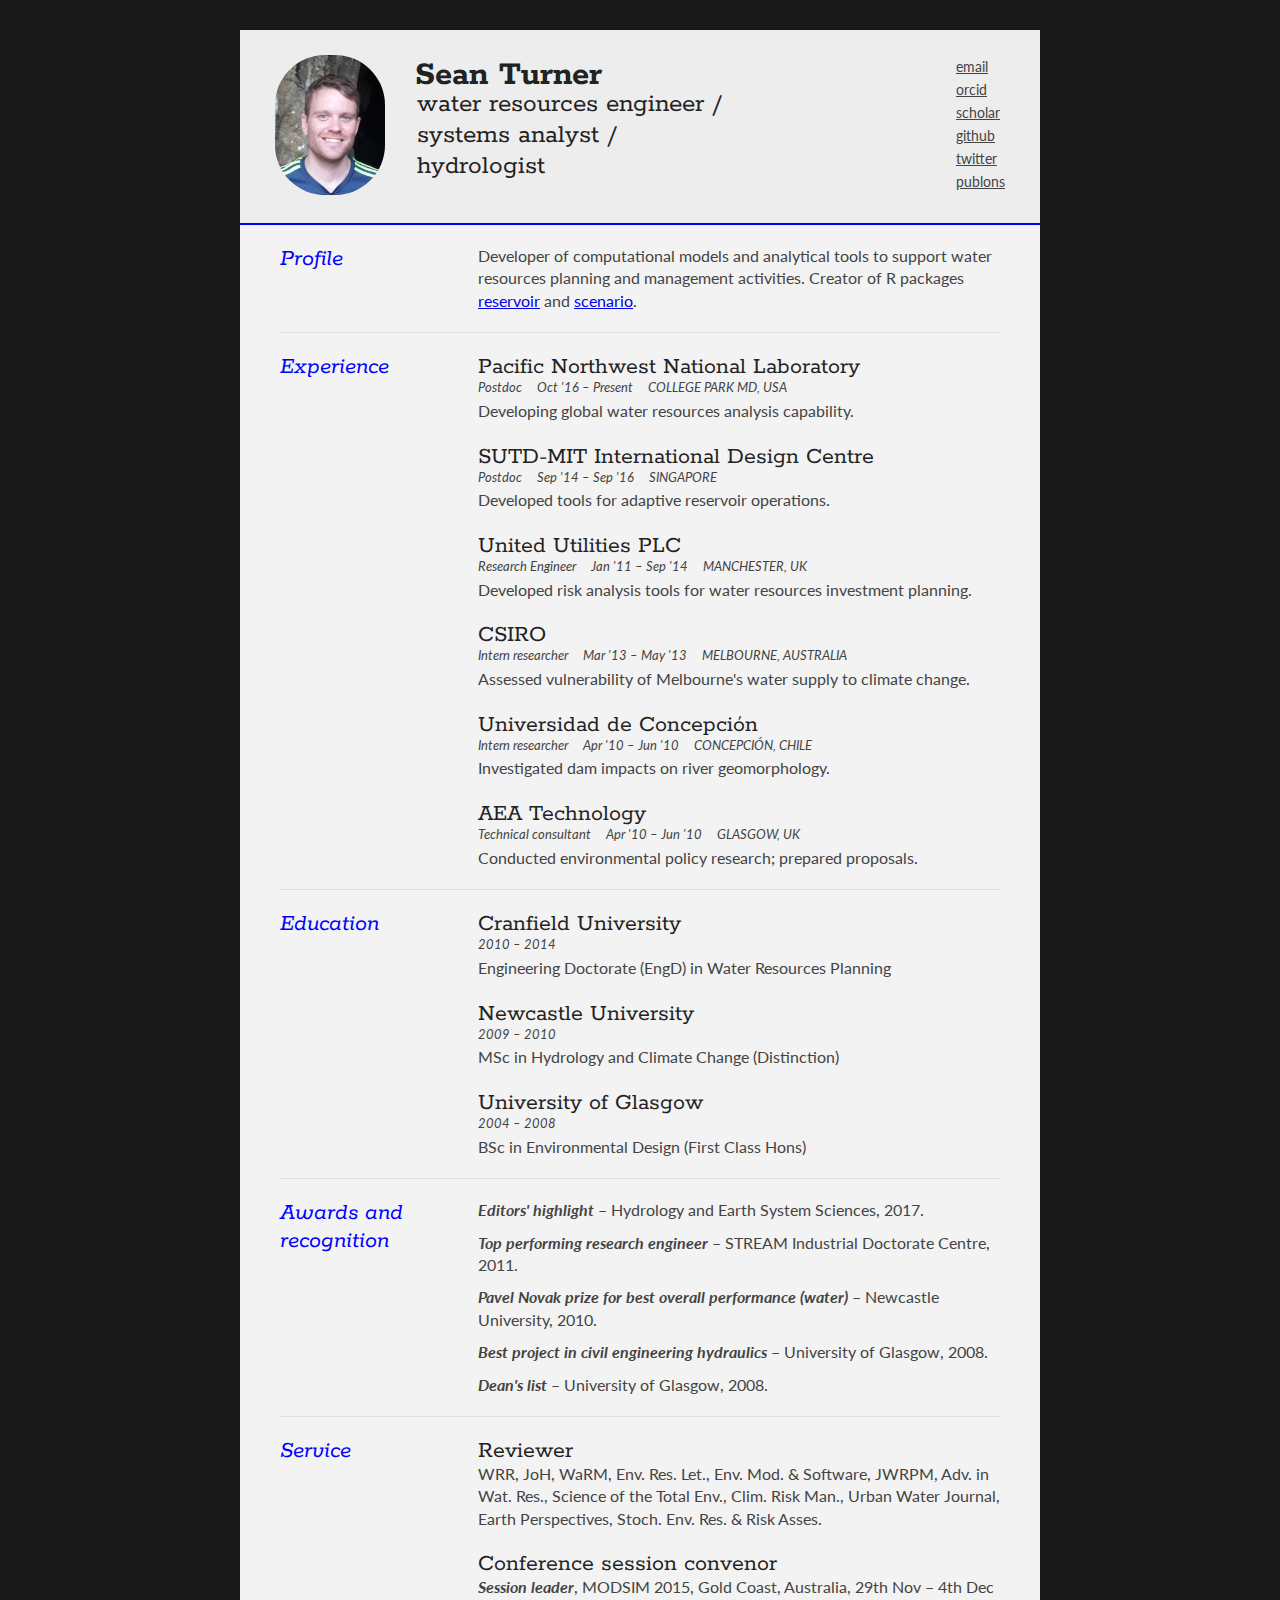
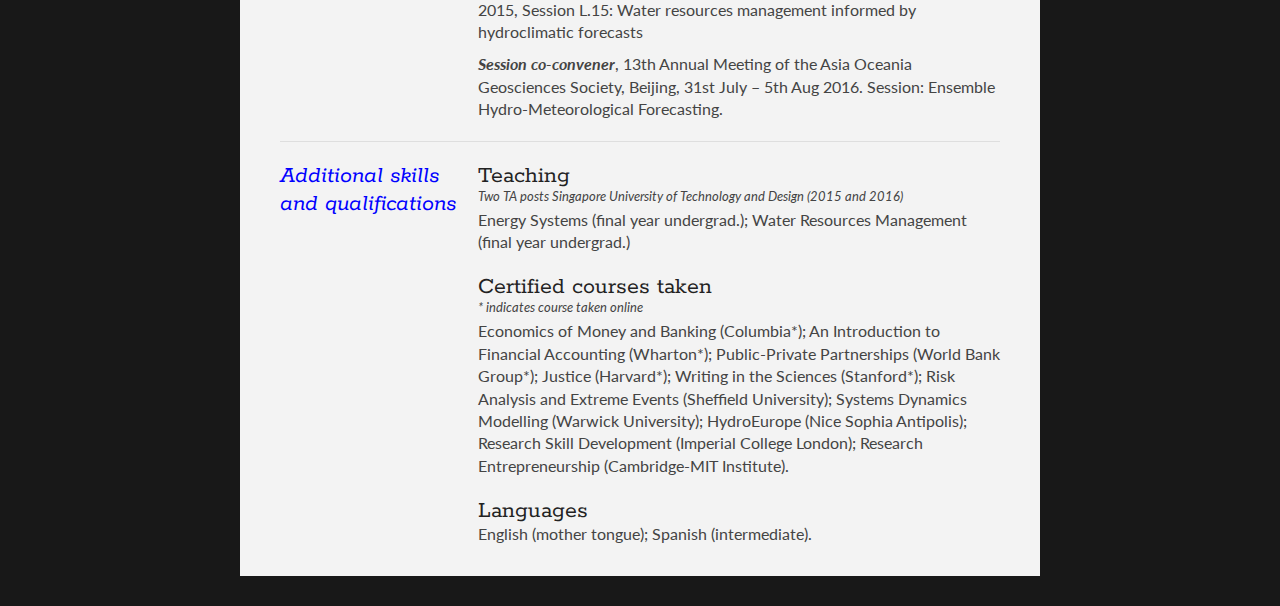
==== index.html @ c4090a90 "minor style changes and scenario link fixed" ====
<!DOCTYPE html>
<html>
<head>
<title>Sean Turner - Curriculum Vitae</title>

<meta name="viewport" content="width=device-width"/>
<meta name="description" content="The Curriculum Vitae of Sean Turner."/>
<meta charset="UTF-8"> 

<link type="text/css" rel="stylesheet" href="stylecv.css">
<link href='http://fonts.googleapis.com/css?family=Rokkitt:400,700|Lato:400,300' rel='stylesheet' type='text/css'>

<!--[if lt IE 9]>
<script src="//html5shiv.googlecode.com/svn/trunk/html5.js"></script>
<![endif]-->
</head>
<body id="top">
<div id="cv" class="instaFade">
	<div class="mainDetails">
		<div id="headshot" class="quickFade">
			<img src="headshot_.jpg" alt="Sean Turner" />
		</div>
		
		<div id="name">
			<h1 class="quickFade delayTwo">Sean Turner</h1>
			<h2 class="quickFade delayThree">water resources engineer /<br /> systems analyst / <br /> hydrologist </h2>
			<!--h3 class="quickFade delayThree">Developer of computational models and analytical tools  <br /> to support 
			water resources planning and management activities.  <br />  Creator of R packages
			<a href="https://cran.r-project.org/web/packages/reservoir">reservoir</a> and
			<a href="https://cran.r-project.org/web/packages/scenario">scenario</a>.</h3-->
		</div>
		
		<div id="contactDetails" class="quickFade delayFour">
			<ul>
				<li><a href="mailto:swd.turner@gmail.com" target="_blank">email</a></li>
				<li><a href="http://orcid.org/0000-0003-4400-9800">orcid</a></li>
				<li><a href="https://scholar.google.com/citations?user=-5OB18IAAAAJ&hl=en">scholar</a></li>
				<li><a href="github.com/swd-turner">github</a></li>
				<li><a href="https://twitter.com/sean_turner">twitter</a></li>
				<li><a href="https://publons.com/author/713203/sean-turner#profile">publons</a></li>
			</ul>
		</div>
		<div class="clear"></div>
	</div>
	
	<div id="mainArea" class="quickFade delayFive">
		<section>
			<article>
				<div class="sectionTitle">
					<h1>Profile</h1>
				</div>
				
				<div class="sectionContent">
					<p>Developer of computational models and analytical tools to support water resources planning and management activities. Creator of R packages <a href="https://swd-turner.github.io/reservoir">reservoir</a> and <a href="https://swd-turner.github.io/scenario">scenario</a>.</p>
				</div>
			</article>
			<div class="clear"></div>
		</section>
		
		
		<section>
			<div class="sectionTitle">
				<h1>Experience</h1>
			</div>
			
			<div class="sectionContent">
			
				<article>
					<h2>Pacific Northwest National Laboratory</h2>
					<p class="subDetails">Postdoc &emsp; Oct '16 &ndash; Present &emsp; COLLEGE PARK MD, USA</p>
					<p>Developing global water resources analysis capability.</p>
				</article>
			
				<article>
					<h2>SUTD-MIT International Design Centre</h2>
					<p class="subDetails">Postdoc &emsp; Sep '14 &ndash; Sep '16 &emsp; SINGAPORE</p>
					<p>Developed tools for adaptive reservoir operations.</p>
				</article>
				
				<article>
					<h2>United Utilities PLC</h2>
					<p class="subDetails">Research Engineer &emsp; Jan '11 &ndash; Sep '14 &emsp; MANCHESTER, UK</p>
					<p>Developed risk analysis tools for water resources investment planning.</p>
				</article>
				
				<article>
					<h2>CSIRO</h2>
					<p class="subDetails">Intern researcher &emsp; Mar '13 &ndash; May '13 &emsp; MELBOURNE, AUSTRALIA</p>
					<p>Assessed vulnerability of Melbourne's water supply to climate change.</p>
				</article>

				<article>
					<h2>Universidad de Concepci&oacute;n</h2>
					<p class="subDetails">Intern researcher &emsp; Apr '10 &ndash; Jun '10 &emsp; CONCEPCI&Oacute;N, CHILE</p>
					<p>Investigated dam impacts on river geomorphology.</p>
				</article>
				
				<article>
					<h2>AEA Technology</h2>
					<p class="subDetails">Technical consultant &emsp; Apr '10 &ndash; Jun '10 &emsp; GLASGOW, UK</p>
					<p>Conducted environmental policy research; prepared proposals.</p>
				</article>

			</div>
			<div class="clear"></div>
		</section>
		

		<section>
			<div class="sectionTitle">
				<h1>Education</h1>
			</div>
			
			<div class="sectionContent">
				<article>
					<h2>Cranfield University</h2>
					<p class="subDetails">2010 &ndash; 2014</p>
					<p>Engineering Doctorate (EngD) in Water Resources Planning</p>
				</article>
				
				<article>
					<h2>Newcastle University</h2>
					<p class="subDetails">2009 &ndash; 2010</p>
					<p>MSc in Hydrology and Climate Change (Distinction)</p>
				</article>
				
				<article>
					<h2>University of Glasgow</h2>
					<p class="subDetails">2004 &ndash; 2008</p>
					<p>BSc in Environmental Design (First Class Hons)</p>
				</article>
				
			</div>
			<div class="clear"></div>
		</section>
		
				<section>
			<div class="sectionTitle">
				<h1>Awards and recognition</h1>
			</div>
			
			<div class="sectionContent">
					<p class = "p2"> <bi> Editors' highlight </bi> &ndash; Hydrology and Earth System Sciences, 2017.</p>
					<p class = "p2"> <bi> Top performing research engineer </bi> &ndash; STREAM Industrial Doctorate Centre, 2011.</p>
					<p class = "p2"> <bi> Pavel Novak prize for best overall performance (water) </bi> &ndash; Newcastle University, 2010.</p>
					<p class = "p2"> <bi> Best project in civil engineering hydraulics </bi> &ndash; University of Glasgow, 2008.</p>
					<p><bi>Dean's list</bi> &ndash; University of Glasgow, 2008.</p>

				
			</div>
			<div class="clear"></div>
		</section>
		
		
				<section>
			<div class="sectionTitle">
				<h1>Service</h1>
			</div>
			
			<div class="sectionContent">
				<article>
					<h2>Reviewer</h2>
					<p>WRR, JoH, WaRM, Env. Res. Let., Env. Mod. & Software, JWRPM, Adv. in Wat. Res., Science of the Total Env., Clim. Risk Man., Urban Water Journal, Earth Perspectives, Stoch. Env. Res. & Risk Asses.</p>
				</article>
				
				<article>
					<h2>Conference session convenor</h2>
					<p class ="p2"><bi>Session leader</bi>, MODSIM 2015, Gold Coast, Australia, 29th Nov &ndash; 4th Dec 2015, Session L.15: Water resources management informed by hydroclimatic forecasts</p>
						<p><bi>Session co-convener</bi>, 13th Annual Meeting of the Asia Oceania Geosciences Society, Beijing, 31st July &ndash; 5th Aug 2016. Session: Ensemble Hydro-Meteorological Forecasting.</p>
				</article>
				
			</div>
			<div class="clear"></div>
		</section>
		
		
		<section>
			<div class="sectionTitle">
				<h1>Additional skills and qualifications</h1>
			</div>
			
			<div class="sectionContent">
				<article>
					<h2>Teaching</h2>
					<p class="subDetails">Two TA posts Singapore University of Technology and Design (2015 and 2016)</p>
					<p>Energy Systems (final year undergrad.); Water Resources Management (final year undergrad.)</p>
				</article>
				
				<article>
					<h2>Certified courses taken</h2>
					<p class="subDetails">* indicates course taken online</p>
					<p>Economics of Money and Banking (Columbia*); An Introduction to Financial Accounting (Wharton*); Public-Private Partnerships (World Bank Group*); Justice (Harvard*); Writing in the Sciences (Stanford*); Risk Analysis and Extreme Events (Sheffield University); Systems Dynamics Modelling (Warwick University); HydroEurope (Nice Sophia Antipolis); Research Skill Development (Imperial College London); Research Entrepreneurship (Cambridge-MIT Institute).</p>
				</article>
				
				<article>
					<h2>Languages</h2>
					<p>English (mother tongue); Spanish (intermediate).</p>
				</article>


			</div>
			<div class="clear"></div>
		</section>

		
		
	</div>
</div>
<script type="text/javascript">
var gaJsHost = (("https:" == document.location.protocol) ? "https://ssl." : "http://www.");
document.write(unescape("%3Cscript src='" + gaJsHost + "google-analytics.com/ga.js' type='text/javascript'%3E%3C/script%3E"));
</script>
<script type="text/javascript">
var pageTracker = _gat._getTracker("UA-3753241-1");
pageTracker._initData();
pageTracker._trackPageview();
</script>
</body>
</html>
---- stylecv.css ----
html,body,div,span,object,iframe,h1,h2,h3,h4,h5,h6,p,blockquote,pre,abbr,address,cite,code,del,dfn,em,img,ins,kbd,q,samp,small,strong,sub,sup,var,b,i,dl,dt,dd,ol,ul,li,fieldset,form,label,legend,table,caption,tbody,tfoot,thead,tr,th,td,article,aside,canvas,details,figcaption,figure,footer,header,hgroup,menu,nav,section,summary,time,mark,audio,video {
border:0;
font:inherit;
font-size:100%;
margin:0;
padding:0;
vertical-align:baseline;
}

article,aside,details,figcaption,figure,footer,header,hgroup,menu,nav,section {
display:block;
}

html, body {background: #181818; font-family: 'Lato', helvetica, arial, sans-serif; font-size: 16px; color: #222;}

.clear {clear: both;}

p {
	font-size: 1em;
	line-height: 1.4em;
	margin-bottom: 20px;
	color: #444;
}

bi {
    font-weight: bold;
    font-style: italic;
}

.p2 {
	font-size: 1em;
	line-height: 1.4em;
	margin-bottom: 10px;
	color: #444;
}




#cv {
	width: 90%;
	max-width: 800px;
	background: #f3f3f3;
	margin: 30px auto;
}

.mainDetails {
	padding: 25px 35px;
	border-bottom: 2px solid #0000FF;
	background: #ededed;
}

#name h1 {
	font-size: 2.2em;
	font-weight: 700;
	font-family: 'Rokkitt', Helvetica, Arial, sans-serif;
	margin-bottom: -6px;
}

#name h2 {
	font-size: 1.7em;
	margin-left: 2px;
	font-family: 'Rokkitt', Helvetica, Arial, sans-serif;
}

#mainArea {
	padding: 0 40px;
}

#headshot {
	width: 15%;
	float: left;
	margin-right: 30px;
}

#headshot img {
	width: 100%;
	height: auto;
	-webkit-border-radius: 50px;
	border-radius: 50px;
}

#name {
	float: left;
}

#contactDetails {
	float: right;
        line-height: 20px;
}

#contactDetails ul {
	list-style-type: none;
	font-size: 0.9em;
	margin-top: 2px;
}

#contactDetails ul li {
	margin-bottom: 3px;
	color: #444;
}

#contactDetails ul li a, a[href^=tel] {
	color: #444; 
	text-decoration: underline;
	-webkit-transition: all .3s ease-in;
	-moz-transition: all .3s ease-in;
	-o-transition: all .3s ease-in;
	-ms-transition: all .3s ease-in;
	transition: all .3s ease-in;
}

#contactDetails ul li a:hover { 
	color: #0000FF;
}


section {
	border-top: 1px solid #dedede;
	padding: 20px 0 0;
}

section:first-child {
	border-top: 0;
}

section:last-child {
	padding: 20px 0 10px;
}

.sectionTitle {
	float: left;
	width: 25%;
}

.sectionContent {
	float: right;
	width: 72.5%;
}

.sectionTitle h1 {
	font-family: 'Rokkitt', Helvetica, Arial, sans-serif;
	font-style: italic;
	font-size: 1.5em;
	color: #0000FF;
}

.sectionContent h2 {
	font-family: 'Rokkitt', Helvetica, Arial, sans-serif;
	font-size: 1.5em;
	margin-bottom: -2px;
}

.subDetails {
	font-size: 0.8em;
	font-style: italic;
	margin-bottom: 3px;
}

.keySkills {
	list-style-type: none;
	-moz-column-count:3;
	-webkit-column-count:3;
	column-count:3;
	margin-bottom: 20px;
	font-size: 1em;
	color: #444;
}

.keySkills ul li {
	margin-bottom: 3px;
}

@media all and (min-width: 602px) and (max-width: 800px) {
	#headshot {
		display: none;
	}
	
	.keySkills {
	-moz-column-count:2;
	-webkit-column-count:2;
	column-count:2;
	}
}

@media all and (max-width: 601px) {
	#cv {
		width: 95%;
		margin: 10px auto;
		min-width: 280px;
	}
	
	#headshot {
		display: none;
	}
	
	#name, #contactDetails {
		float: none;
		width: 100%;
		text-align: center;
	}
	
	.sectionTitle, .sectionContent {
		float: none;
		width: 100%;
	}
	
	.sectionTitle {
		margin-left: -2px;
		font-size: 1.25em;
	}
	
	.keySkills {
		-moz-column-count:2;
		-webkit-column-count:2;
		column-count:2;
	}
}

@media all and (max-width: 480px) {
	.mainDetails {
		padding: 15px 15px;
	}
	
	section {
		padding: 15px 0 0;
	}
	
	#mainArea {
		padding: 0 25px;
	}

	
	.keySkills {
	-moz-column-count:1;
	-webkit-column-count:1;
	column-count:1;
	}
	
	#name h1 {
		line-height: .8em;
		margin-bottom: 4px;
	}
}

@media print {
    #cv {
        width: 100%;
    }
}

@-webkit-keyframes reset {
	0% {
		opacity: 0;
	}
	100% {
		opacity: 0;
	}
}

@-webkit-keyframes fade-in {
	0% {
		opacity: 0;
	}
	40% {
		opacity: 0;
	}
	100% {
		opacity: 1;
	}
}

@-moz-keyframes reset {
	0% {
		opacity: 0;
	}
	100% {
		opacity: 0;
	}
}

@-moz-keyframes fade-in {
	0% {
		opacity: 0;
	}
	40% {
		opacity: 0;
	}
	100% {
		opacity: 1;
	}
}

@keyframes reset {
	0% {
		opacity: 0;
	}
	100% {
		opacity: 0;
	}
}

@keyframes fade-in {
	0% {
		opacity: 0;
	}
	40% {
		opacity: 0;
	}
	100% {
		opacity: 1;
	}
}

.instaFade {
    -webkit-animation-name: reset, fade-in;
    -webkit-animation-duration: 1.5s;
    -webkit-animation-timing-function: ease-in;
	
	-moz-animation-name: reset, fade-in;
    -moz-animation-duration: 1.5s;
    -moz-animation-timing-function: ease-in;
	
	animation-name: reset, fade-in;
    animation-duration: 1.5s;
    animation-timing-function: ease-in;
}

.quickFade {
    -webkit-animation-name: reset, fade-in;
    -webkit-animation-duration: 2.5s;
    -webkit-animation-timing-function: ease-in;
	
	-moz-animation-name: reset, fade-in;
    -moz-animation-duration: 2.5s;
    -moz-animation-timing-function: ease-in;
	
	animation-name: reset, fade-in;
    animation-duration: 2.5s;
    animation-timing-function: ease-in;
}
 
.delayOne {
	-webkit-animation-delay: 0, .5s;
	-moz-animation-delay: 0, .5s;
	animation-delay: 0, .5s;
}

.delayTwo {
	-webkit-animation-delay: 0, 1s;
	-moz-animation-delay: 0, 1s;
	animation-delay: 0, 1s;
}

.delayThree {
	-webkit-animation-delay: 0, 1.5s;
	-moz-animation-delay: 0, 1.5s;
	animation-delay: 0, 1.5s;
}

.delayFour {
	-webkit-animation-delay: 0, 2s;
	-moz-animation-delay: 0, 2s;
	animation-delay: 0, 2s;
}

.delayFive {
	-webkit-animation-delay: 0, 2.5s;
	-moz-animation-delay: 0, 2.5s;
	animation-delay: 0, 2.5s;
}
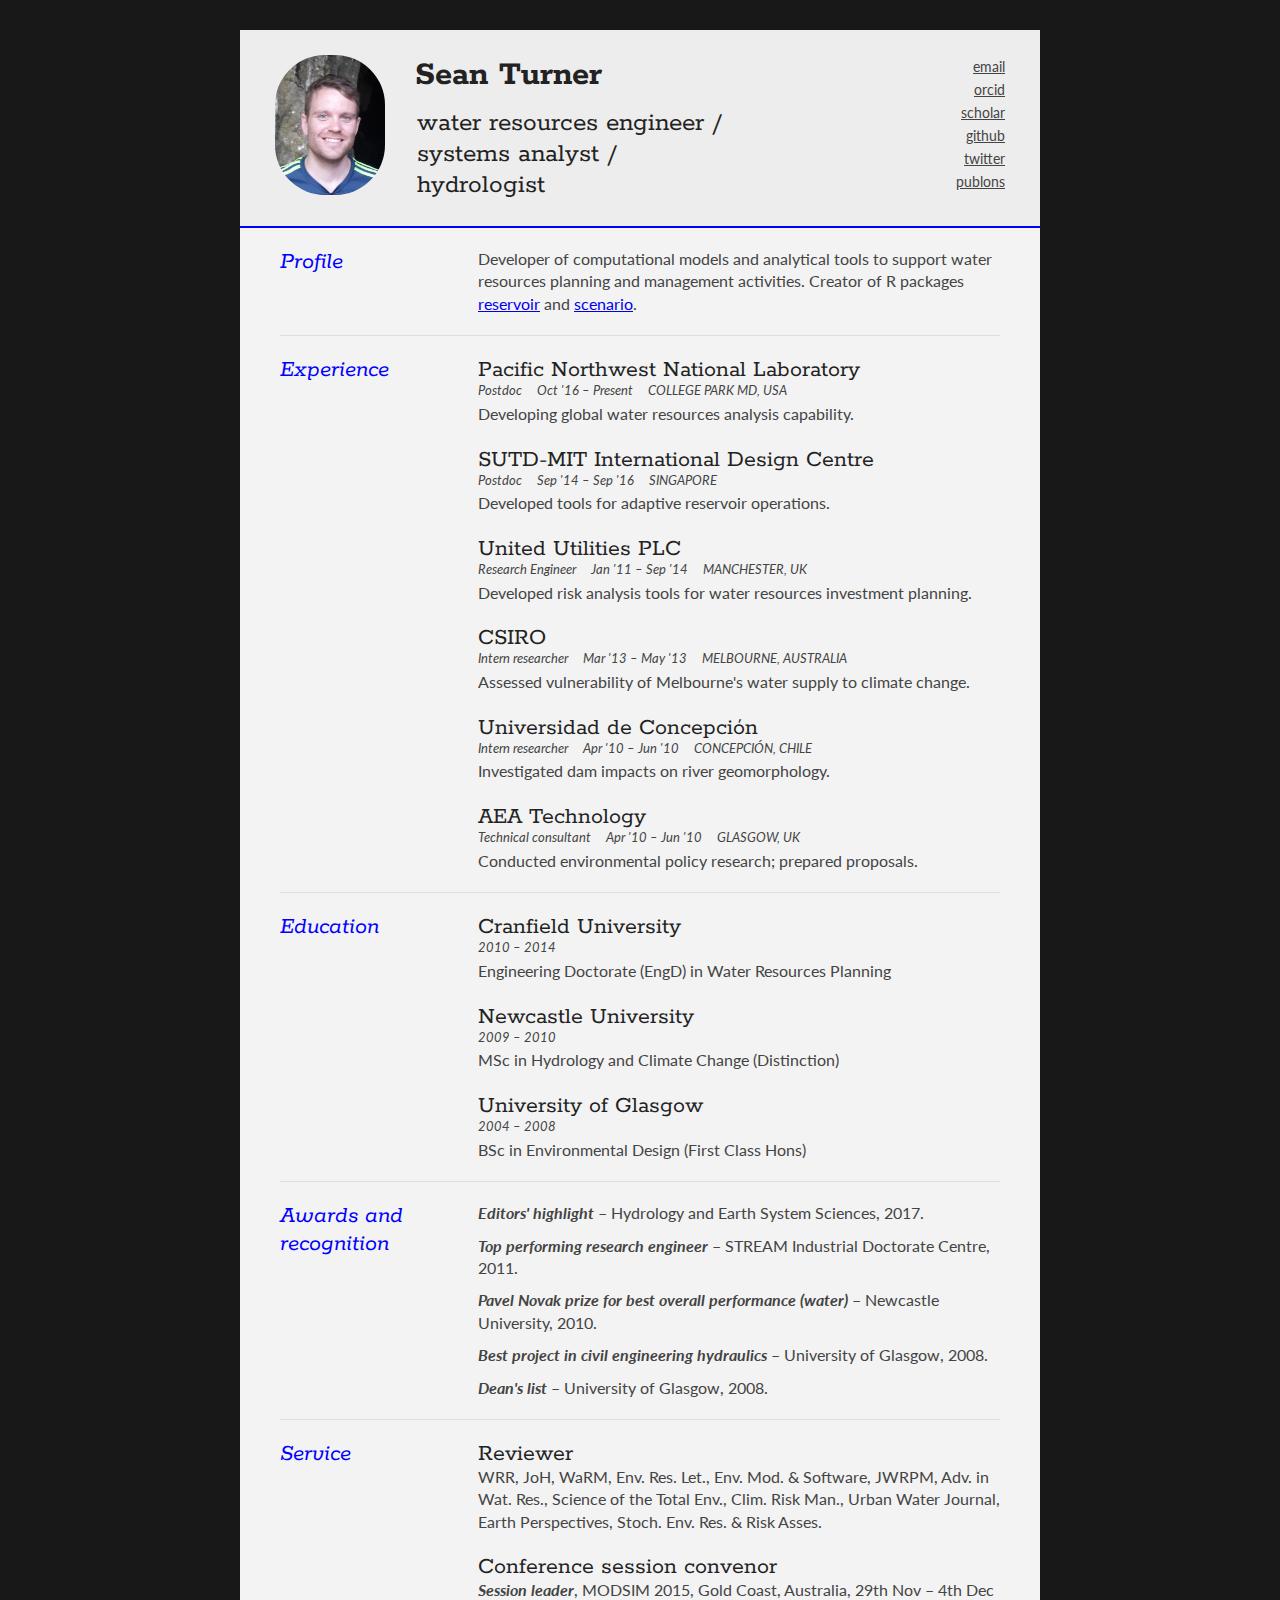
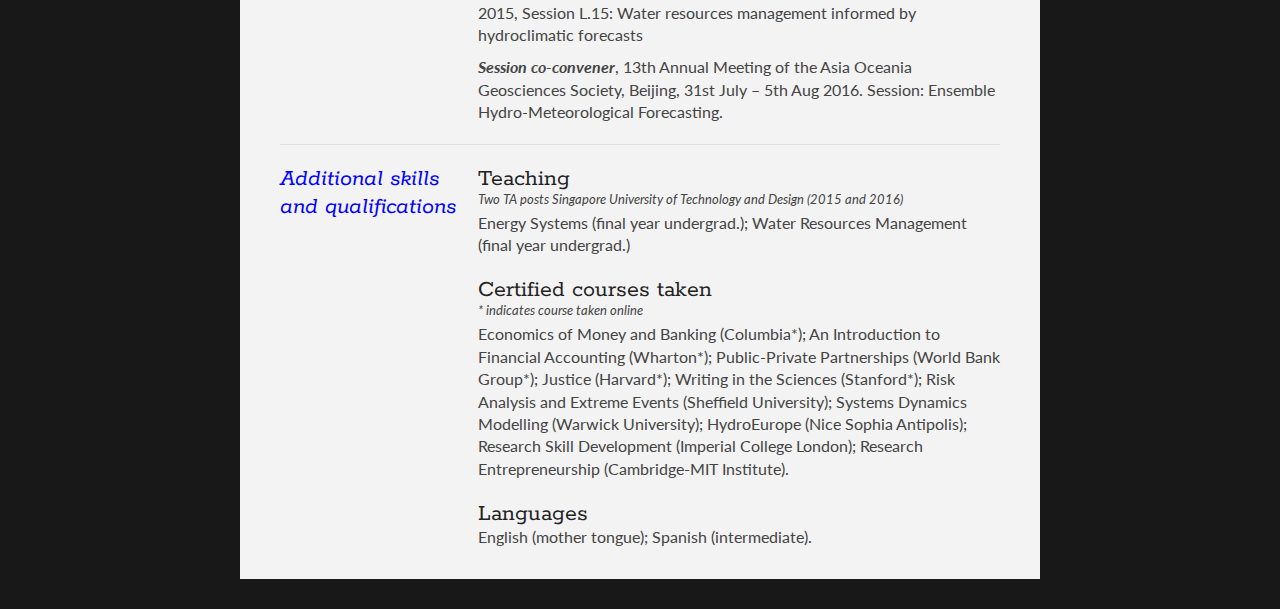
==== commit ec8e0373: "pic fix (2)" ====
--- a/index.html
+++ b/index.html
@@ -23,6 +23,7 @@
 		
 		<div id="name">
 			<h1 class="quickFade delayTwo">Sean Turner</h1>
+			<br />
 			<h2 class="quickFade delayThree">water resources engineer /<br /> systems analyst / <br /> hydrologist </h2>
 			<!--h3 class="quickFade delayThree">Developer of computational models and analytical tools  <br /> to support 
 			water resources planning and management activities.  <br />  Creator of R packages
--- a/stylecv.css
+++ b/stylecv.css
@@ -87,6 +87,7 @@
 #contactDetails {
 	float: right;
         line-height: 20px;
+		text-align: right
 }
 
 #contactDetails ul {
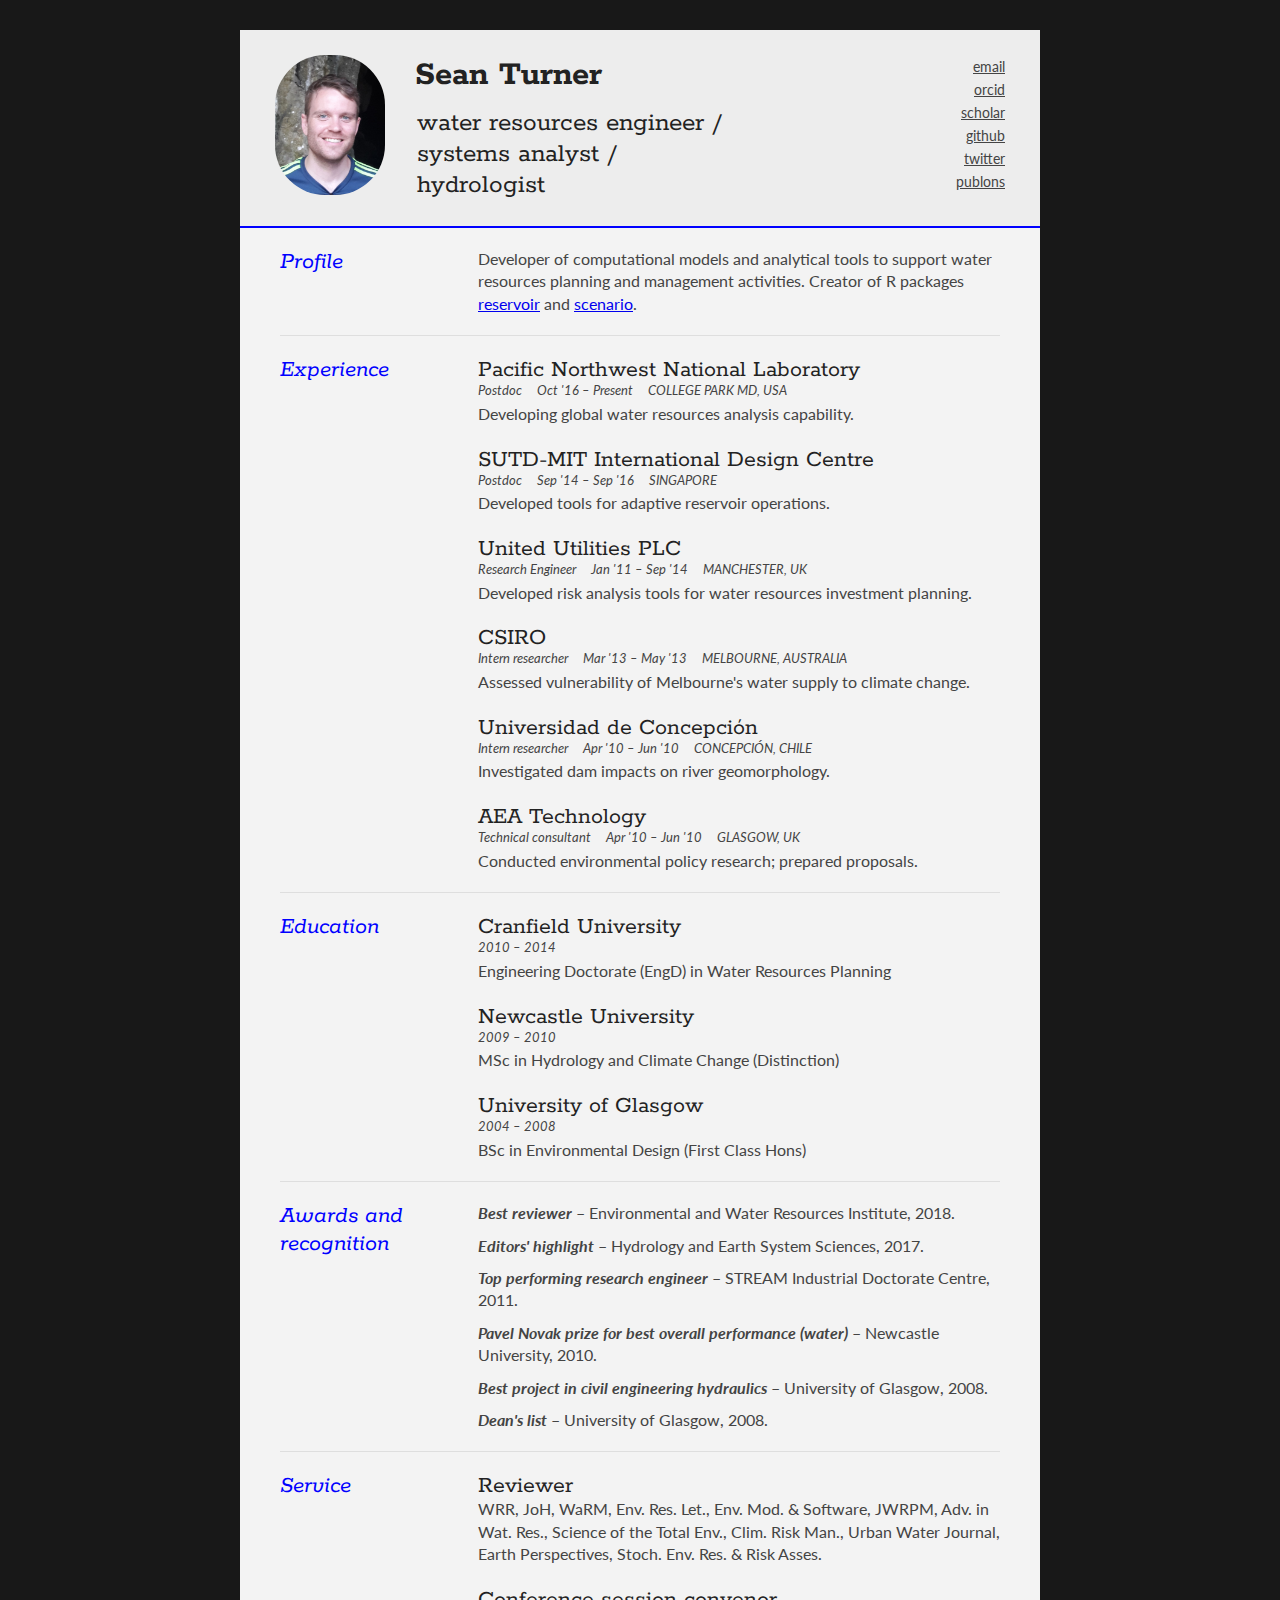
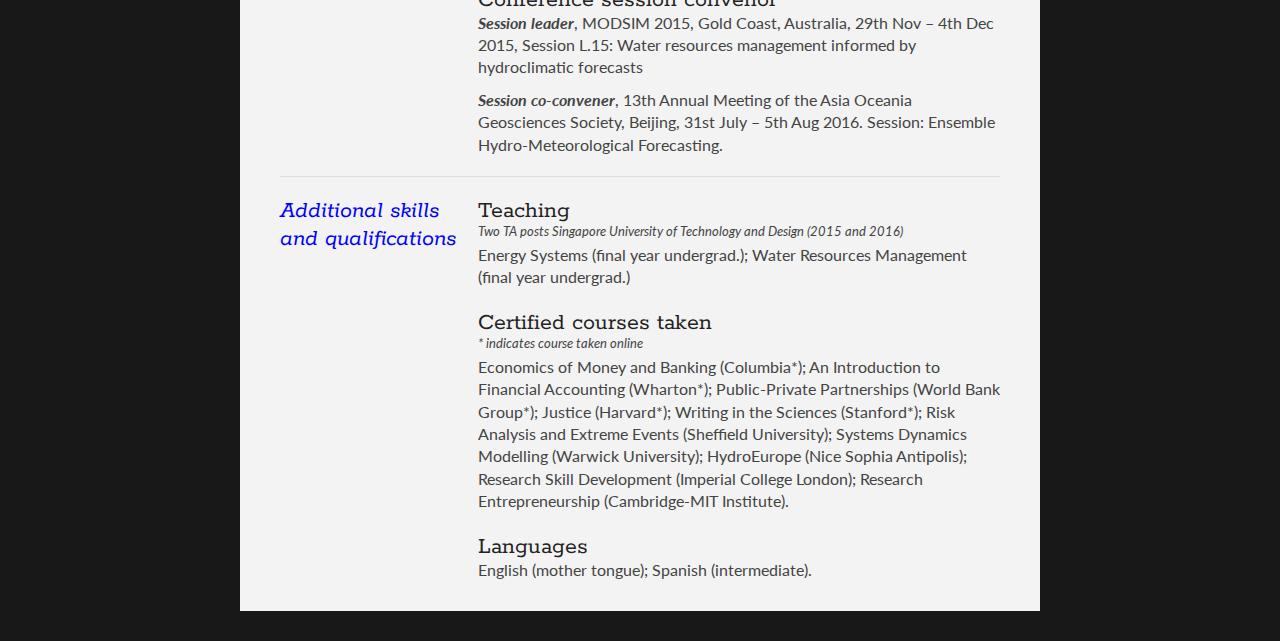
==== commit b15e074c: "Update index.html" ====
--- a/index.html
+++ b/index.html
@@ -36,7 +36,7 @@
 				<li><a href="mailto:swd.turner@gmail.com" target="_blank">email</a></li>
 				<li><a href="http://orcid.org/0000-0003-4400-9800">orcid</a></li>
 				<li><a href="https://scholar.google.com/citations?user=-5OB18IAAAAJ&hl=en">scholar</a></li>
-				<li><a href="github.com/swd-turner">github</a></li>
+				<li><a href="https://github.com/swd-turner">github</a></li>
 				<li><a href="https://twitter.com/sean_turner">twitter</a></li>
 				<li><a href="https://publons.com/author/713203/sean-turner#profile">publons</a></li>
 			</ul>
@@ -141,6 +141,7 @@
 			</div>
 			
 			<div class="sectionContent">
+					<p class = "p2"> <bi> Best reviewer </bi> &ndash; Environmental and Water Resources Institute, 2018.</p>
 					<p class = "p2"> <bi> Editors' highlight </bi> &ndash; Hydrology and Earth System Sciences, 2017.</p>
 					<p class = "p2"> <bi> Top performing research engineer </bi> &ndash; STREAM Industrial Doctorate Centre, 2011.</p>
 					<p class = "p2"> <bi> Pavel Novak prize for best overall performance (water) </bi> &ndash; Newcastle University, 2010.</p>
@@ -217,4 +218,4 @@
 pageTracker._trackPageview();
 </script>
 </body>
-</html>+</html>
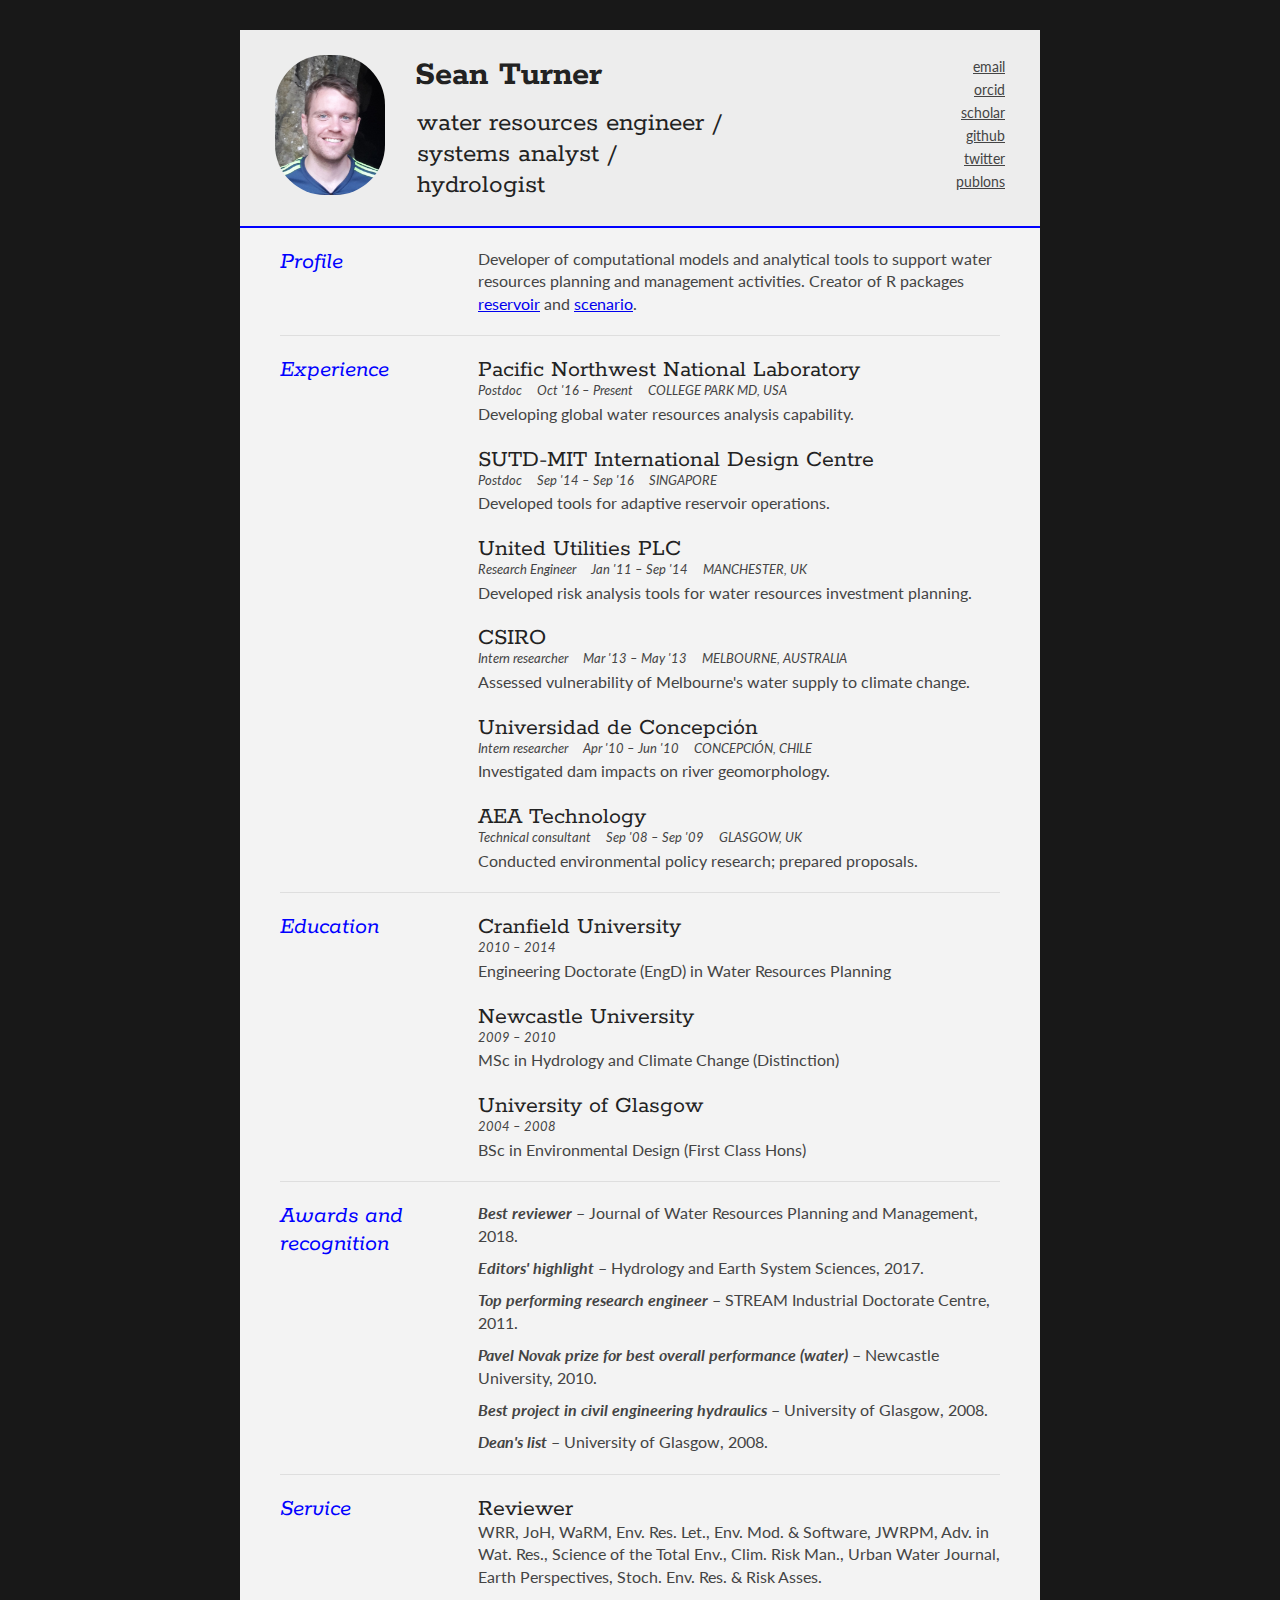
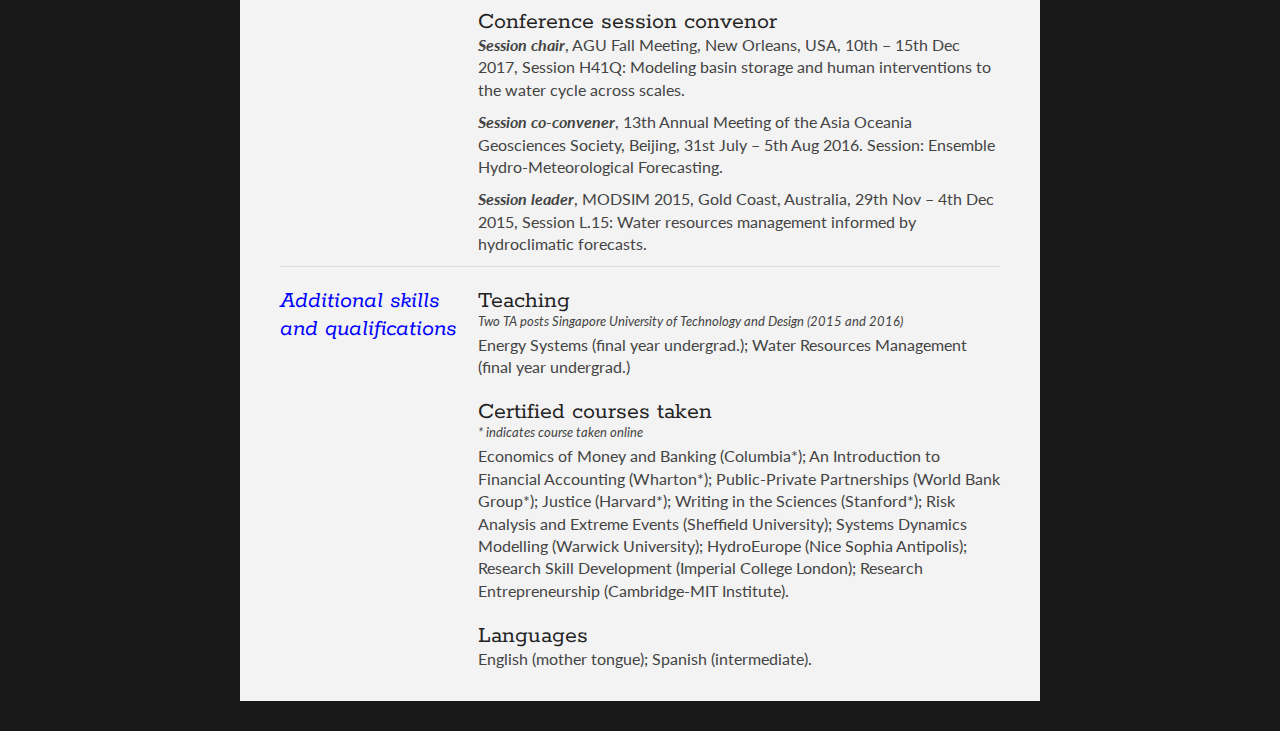
==== commit 10dab394: "Minor updates + date fixes" ====
--- a/index.html
+++ b/index.html
@@ -33,7 +33,7 @@
 		
 		<div id="contactDetails" class="quickFade delayFour">
 			<ul>
-				<li><a href="mailto:swd.turner@gmail.com" target="_blank">email</a></li>
+				<li><a href="mailto:seanturner@protonmail.com" target="_blank">email</a></li>
 				<li><a href="http://orcid.org/0000-0003-4400-9800">orcid</a></li>
 				<li><a href="https://scholar.google.com/citations?user=-5OB18IAAAAJ&hl=en">scholar</a></li>
 				<li><a href="https://github.com/swd-turner">github</a></li>
@@ -98,7 +98,7 @@
 				
 				<article>
 					<h2>AEA Technology</h2>
-					<p class="subDetails">Technical consultant &emsp; Apr '10 &ndash; Jun '10 &emsp; GLASGOW, UK</p>
+					<p class="subDetails">Technical consultant &emsp; Sep '08 &ndash; Sep '09 &emsp; GLASGOW, UK</p>
 					<p>Conducted environmental policy research; prepared proposals.</p>
 				</article>
 
@@ -141,7 +141,7 @@
 			</div>
 			
 			<div class="sectionContent">
-					<p class = "p2"> <bi> Best reviewer </bi> &ndash; Environmental and Water Resources Institute, 2018.</p>
+					<p class = "p2"> <bi> Best reviewer </bi> &ndash; Journal of Water Resources Planning and Management, 2018.</p>
 					<p class = "p2"> <bi> Editors' highlight </bi> &ndash; Hydrology and Earth System Sciences, 2017.</p>
 					<p class = "p2"> <bi> Top performing research engineer </bi> &ndash; STREAM Industrial Doctorate Centre, 2011.</p>
 					<p class = "p2"> <bi> Pavel Novak prize for best overall performance (water) </bi> &ndash; Newcastle University, 2010.</p>
@@ -167,8 +167,10 @@
 				
 				<article>
 					<h2>Conference session convenor</h2>
-					<p class ="p2"><bi>Session leader</bi>, MODSIM 2015, Gold Coast, Australia, 29th Nov &ndash; 4th Dec 2015, Session L.15: Water resources management informed by hydroclimatic forecasts</p>
-						<p><bi>Session co-convener</bi>, 13th Annual Meeting of the Asia Oceania Geosciences Society, Beijing, 31st July &ndash; 5th Aug 2016. Session: Ensemble Hydro-Meteorological Forecasting.</p>
+						<p class ="p2"><bi>Session chair</bi>, AGU Fall Meeting, New Orleans, USA, 10th &ndash; 15th Dec 2017, Session H41Q: Modeling basin storage and human interventions to the water cycle across scales.</p>
+						<p class ="p2"><bi>Session co-convener</bi>, 13th Annual Meeting of the Asia Oceania Geosciences Society, Beijing, 31st July &ndash; 5th Aug 2016. Session: Ensemble Hydro-Meteorological Forecasting.</p>
+						<p class ="p2"><bi>Session leader</bi>, MODSIM 2015, Gold Coast, Australia, 29th Nov &ndash; 4th Dec 2015, Session L.15: Water resources management informed by hydroclimatic forecasts.</p>
+
 				</article>
 				
 			</div>
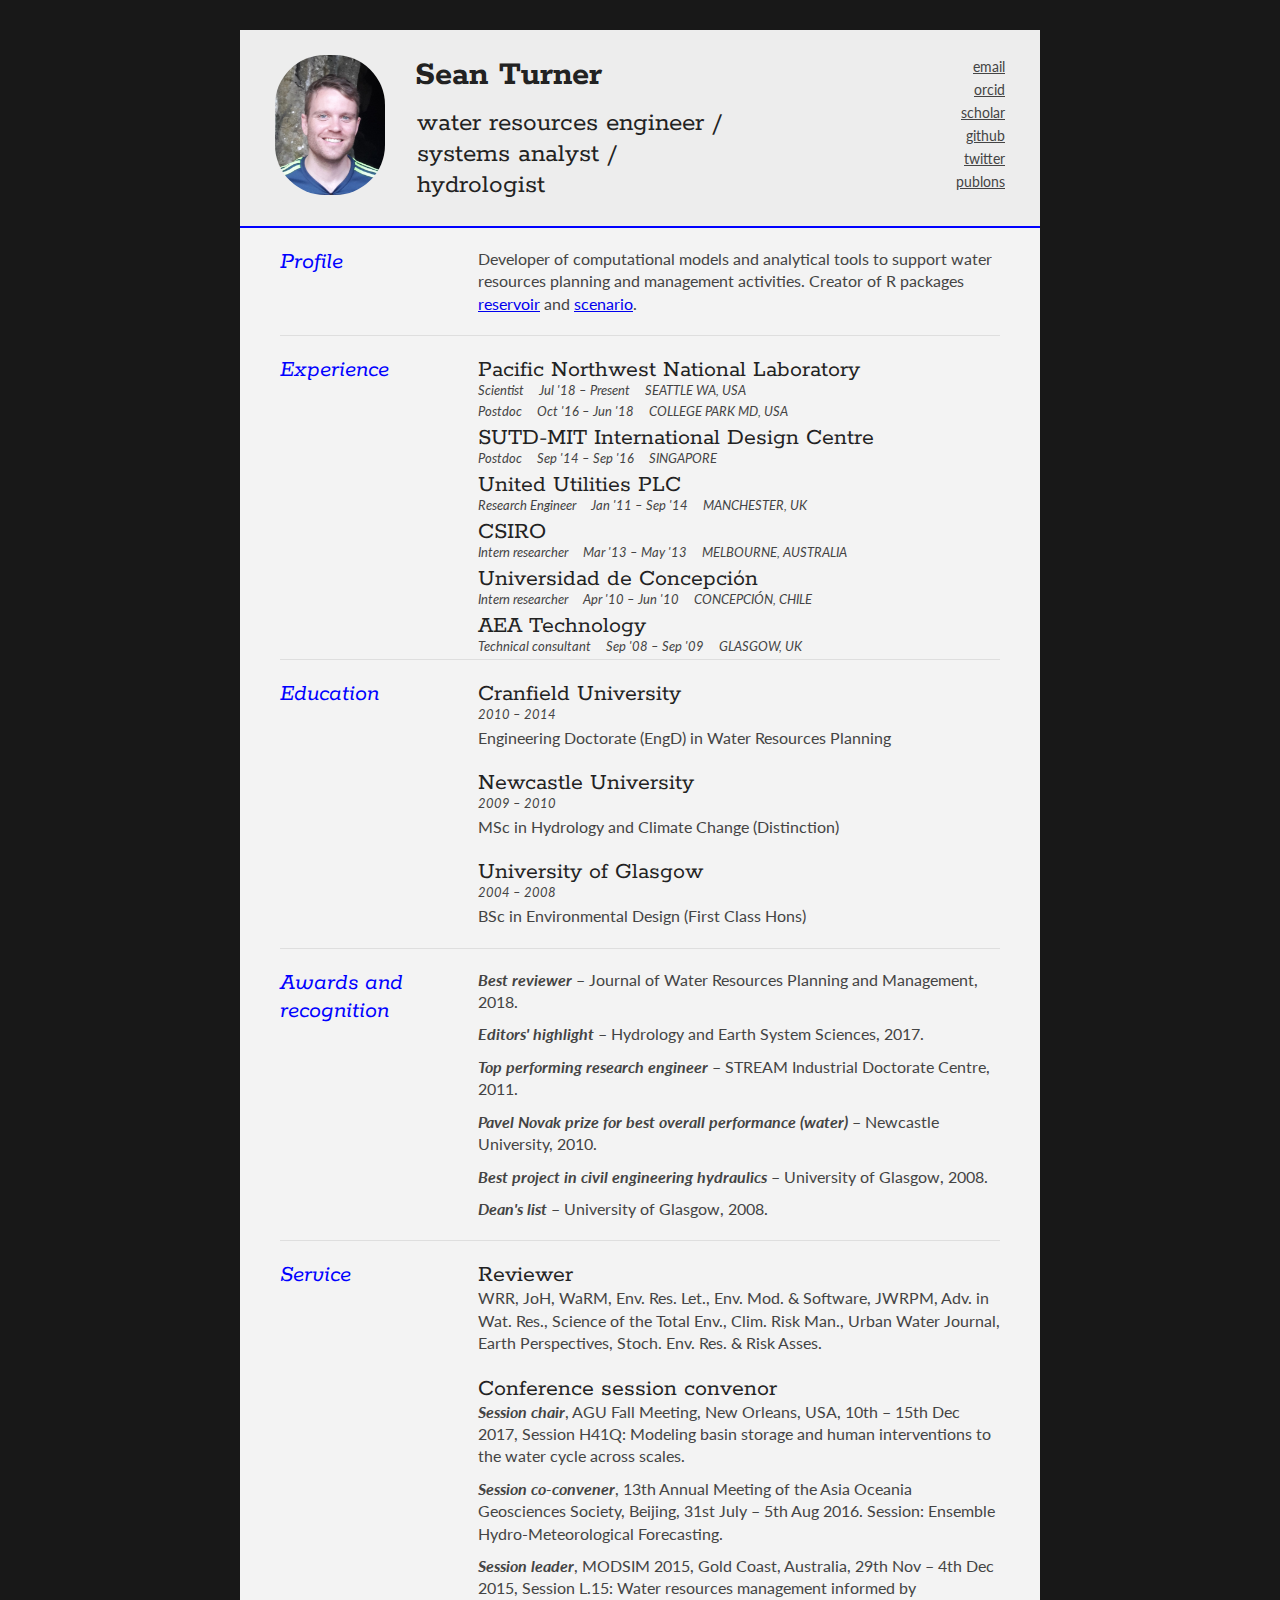
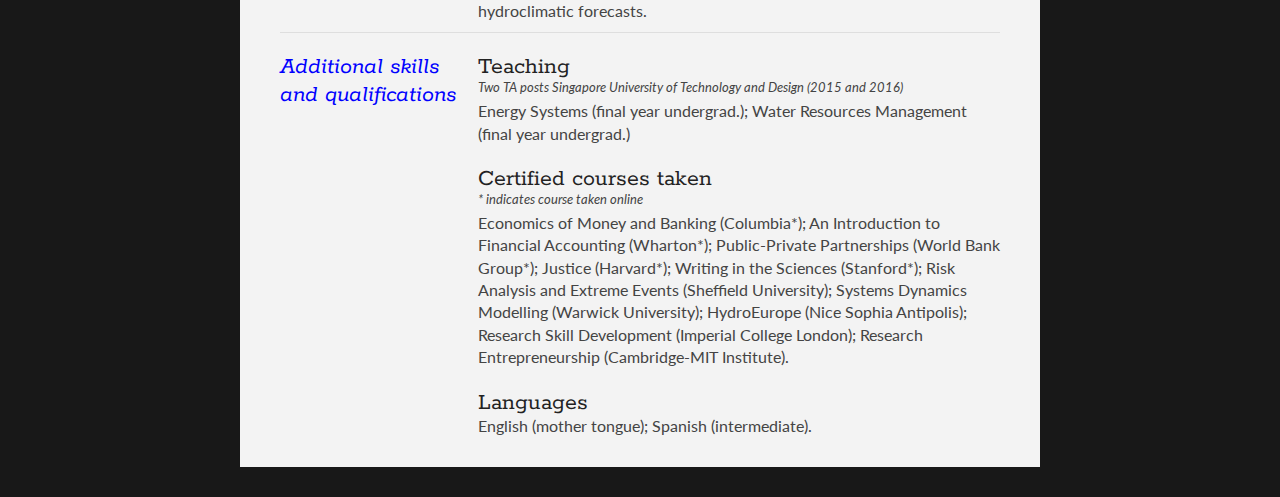
==== commit 12a6ed6a: "Update index.html" ====
--- a/index.html
+++ b/index.html
@@ -68,38 +68,39 @@
 			
 				<article>
 					<h2>Pacific Northwest National Laboratory</h2>
-					<p class="subDetails">Postdoc &emsp; Oct '16 &ndash; Present &emsp; COLLEGE PARK MD, USA</p>
-					<p>Developing global water resources analysis capability.</p>
+					<p class="subDetails">Scientist &emsp; Jul '18 &ndash; Present &emsp; SEATTLE WA, USA</p>
+					<p class="subDetails">Postdoc &emsp; Oct '16 &ndash; Jun '18 &emsp; COLLEGE PARK MD, USA</p>
+					<!--p>Developing global water resources analysis capability.</p-->
 				</article>
 			
 				<article>
 					<h2>SUTD-MIT International Design Centre</h2>
 					<p class="subDetails">Postdoc &emsp; Sep '14 &ndash; Sep '16 &emsp; SINGAPORE</p>
-					<p>Developed tools for adaptive reservoir operations.</p>
+					<!--p>Developed tools for adaptive reservoir operations.</p-->
 				</article>
 				
 				<article>
 					<h2>United Utilities PLC</h2>
 					<p class="subDetails">Research Engineer &emsp; Jan '11 &ndash; Sep '14 &emsp; MANCHESTER, UK</p>
-					<p>Developed risk analysis tools for water resources investment planning.</p>
+					<!--p>Developed risk analysis tools for water resources investment planning.</p-->
 				</article>
 				
 				<article>
 					<h2>CSIRO</h2>
 					<p class="subDetails">Intern researcher &emsp; Mar '13 &ndash; May '13 &emsp; MELBOURNE, AUSTRALIA</p>
-					<p>Assessed vulnerability of Melbourne's water supply to climate change.</p>
+					<!--p>Assessed vulnerability of Melbourne's water supply to climate change.</p-->
 				</article>
 
 				<article>
 					<h2>Universidad de Concepci&oacute;n</h2>
 					<p class="subDetails">Intern researcher &emsp; Apr '10 &ndash; Jun '10 &emsp; CONCEPCI&Oacute;N, CHILE</p>
-					<p>Investigated dam impacts on river geomorphology.</p>
+					<!--p>Investigated dam impacts on river geomorphology.</p-->
 				</article>
 				
 				<article>
 					<h2>AEA Technology</h2>
 					<p class="subDetails">Technical consultant &emsp; Sep '08 &ndash; Sep '09 &emsp; GLASGOW, UK</p>
-					<p>Conducted environmental policy research; prepared proposals.</p>
+					<!--p>Conducted environmental policy research; prepared proposals.</p-->
 				</article>
 
 			</div>
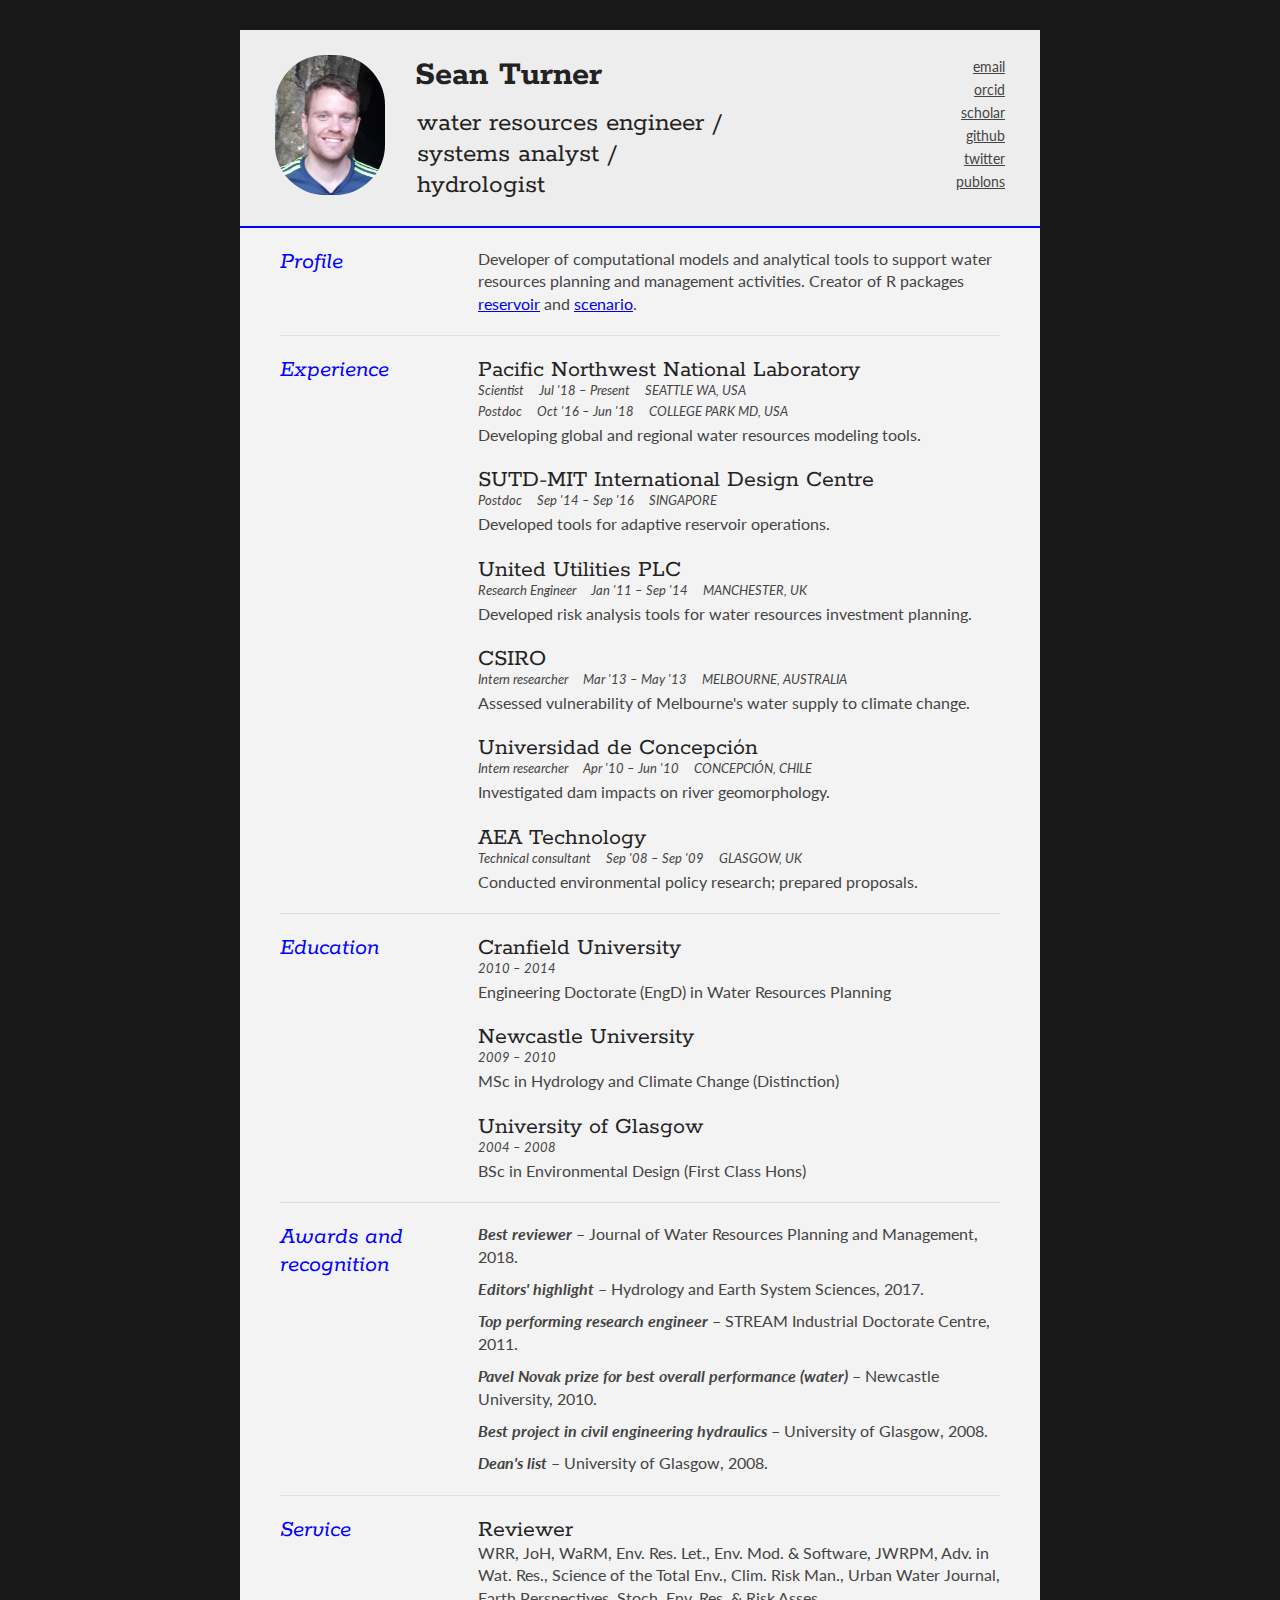
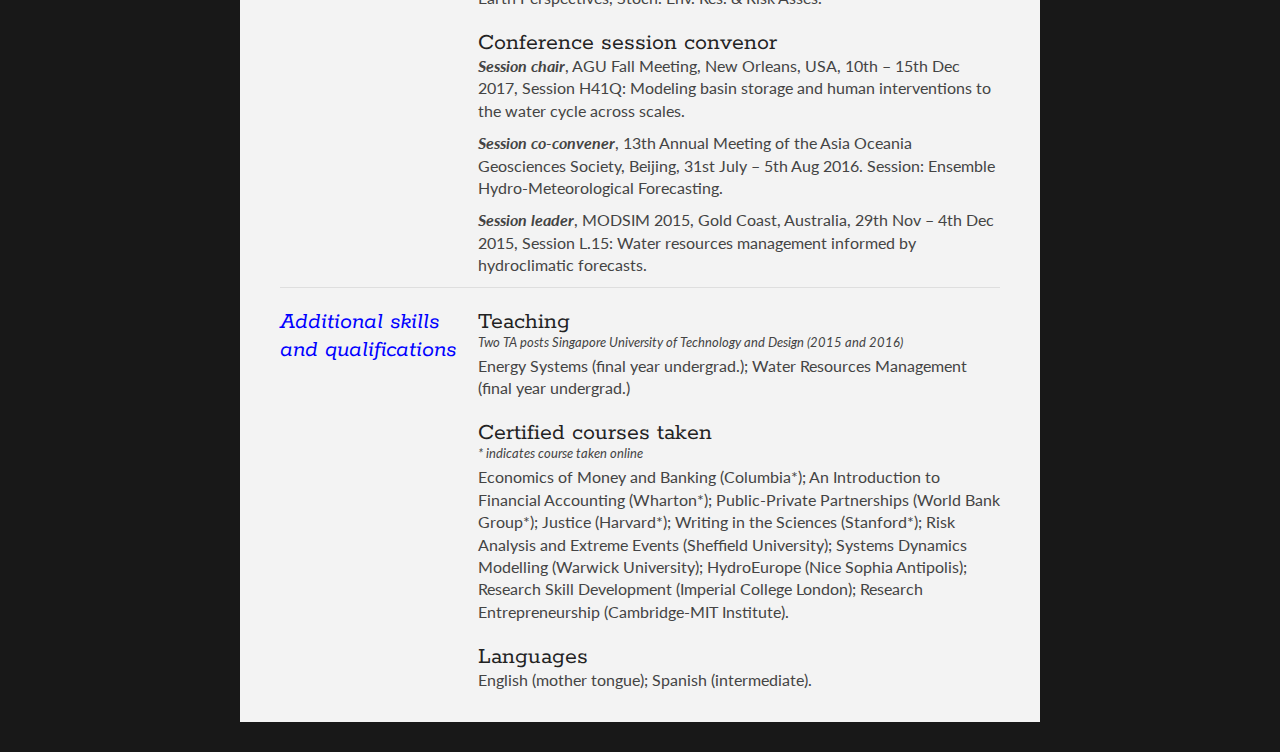
==== commit 7861a35b: "Update index.html" ====
--- a/index.html
+++ b/index.html
@@ -70,37 +70,37 @@
 					<h2>Pacific Northwest National Laboratory</h2>
 					<p class="subDetails">Scientist &emsp; Jul '18 &ndash; Present &emsp; SEATTLE WA, USA</p>
 					<p class="subDetails">Postdoc &emsp; Oct '16 &ndash; Jun '18 &emsp; COLLEGE PARK MD, USA</p>
-					<!--p>Developing global water resources analysis capability.</p-->
+					<p>Developing global and regional water resources modeling tools.</p>
 				</article>
 			
 				<article>
 					<h2>SUTD-MIT International Design Centre</h2>
 					<p class="subDetails">Postdoc &emsp; Sep '14 &ndash; Sep '16 &emsp; SINGAPORE</p>
-					<!--p>Developed tools for adaptive reservoir operations.</p-->
+					<p>Developed tools for adaptive reservoir operations.</p>
 				</article>
 				
 				<article>
 					<h2>United Utilities PLC</h2>
 					<p class="subDetails">Research Engineer &emsp; Jan '11 &ndash; Sep '14 &emsp; MANCHESTER, UK</p>
-					<!--p>Developed risk analysis tools for water resources investment planning.</p-->
+					<p>Developed risk analysis tools for water resources investment planning.</p>
 				</article>
 				
 				<article>
 					<h2>CSIRO</h2>
 					<p class="subDetails">Intern researcher &emsp; Mar '13 &ndash; May '13 &emsp; MELBOURNE, AUSTRALIA</p>
-					<!--p>Assessed vulnerability of Melbourne's water supply to climate change.</p-->
+					<p>Assessed vulnerability of Melbourne's water supply to climate change.</p>
 				</article>
 
 				<article>
 					<h2>Universidad de Concepci&oacute;n</h2>
 					<p class="subDetails">Intern researcher &emsp; Apr '10 &ndash; Jun '10 &emsp; CONCEPCI&Oacute;N, CHILE</p>
-					<!--p>Investigated dam impacts on river geomorphology.</p-->
+					<p>Investigated dam impacts on river geomorphology.</p>
 				</article>
 				
 				<article>
 					<h2>AEA Technology</h2>
 					<p class="subDetails">Technical consultant &emsp; Sep '08 &ndash; Sep '09 &emsp; GLASGOW, UK</p>
-					<!--p>Conducted environmental policy research; prepared proposals.</p-->
+					<p>Conducted environmental policy research; prepared proposals.</p>
 				</article>
 
 			</div>
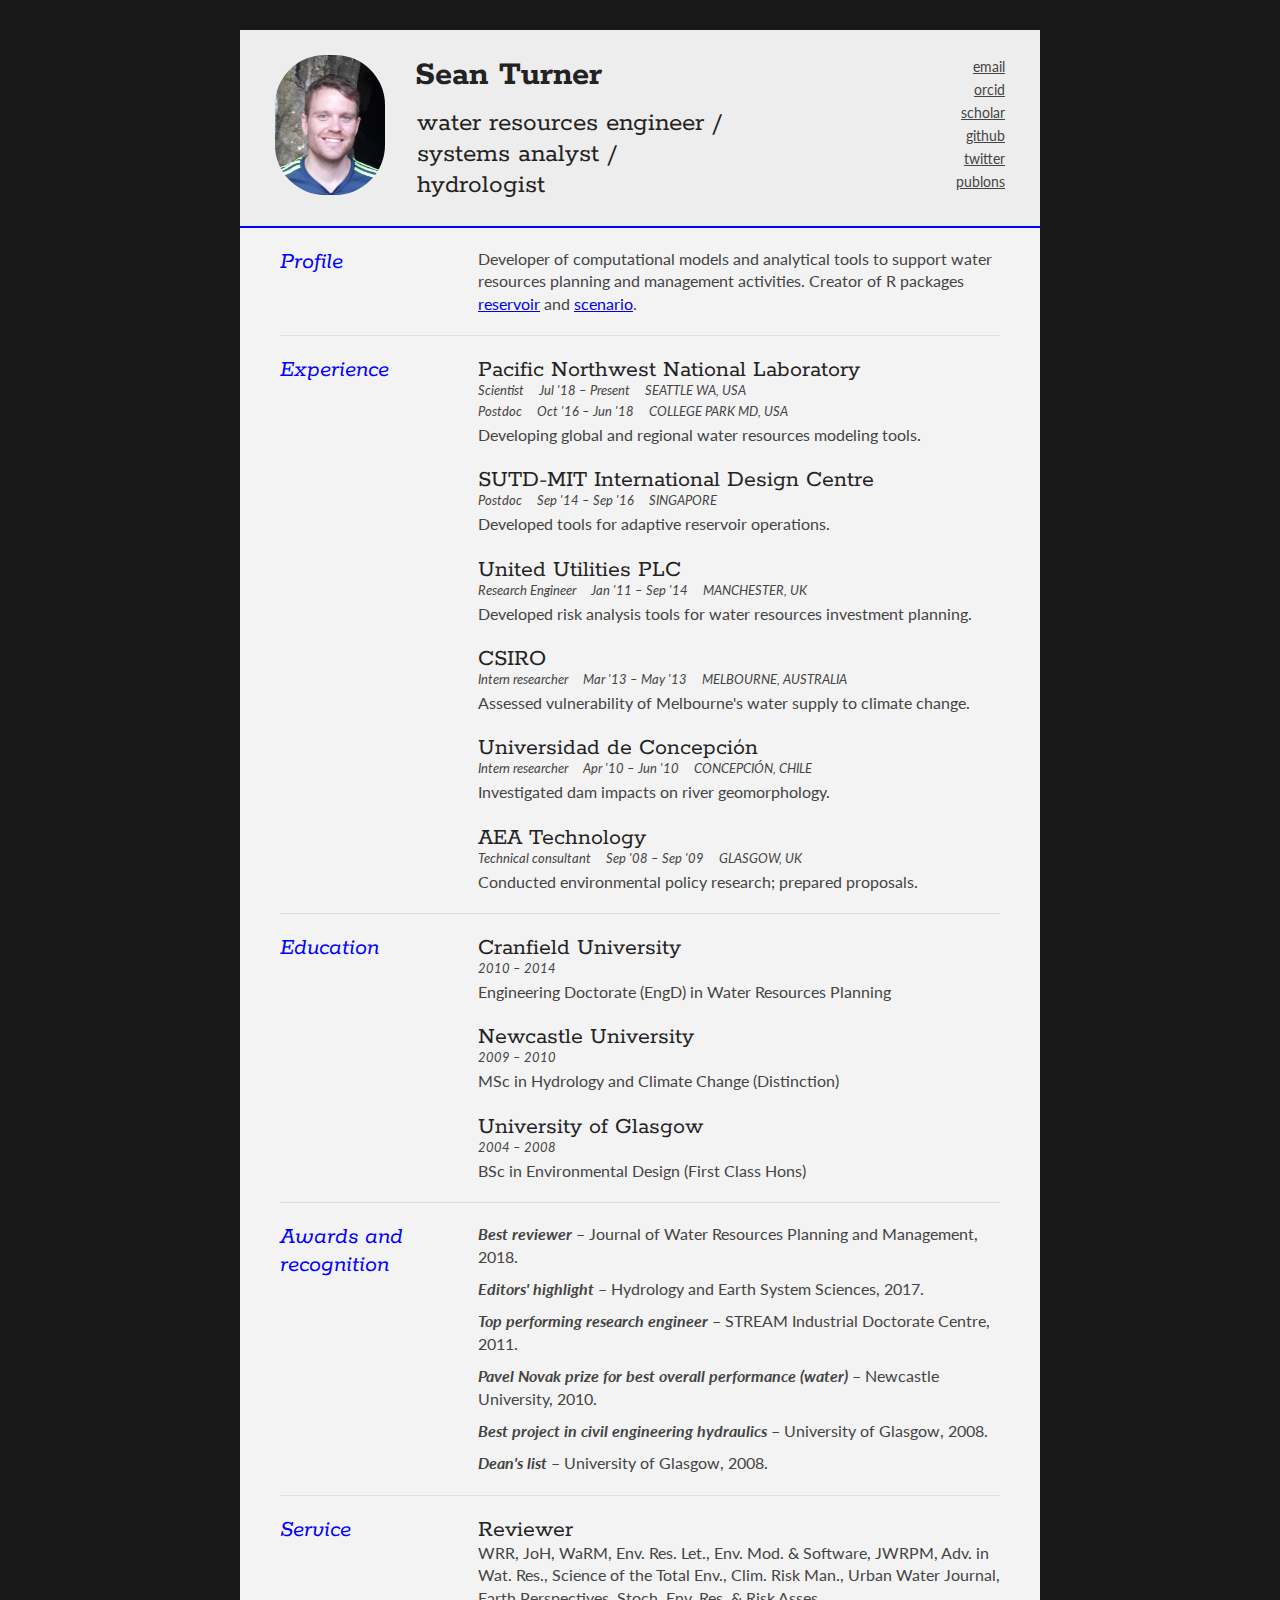
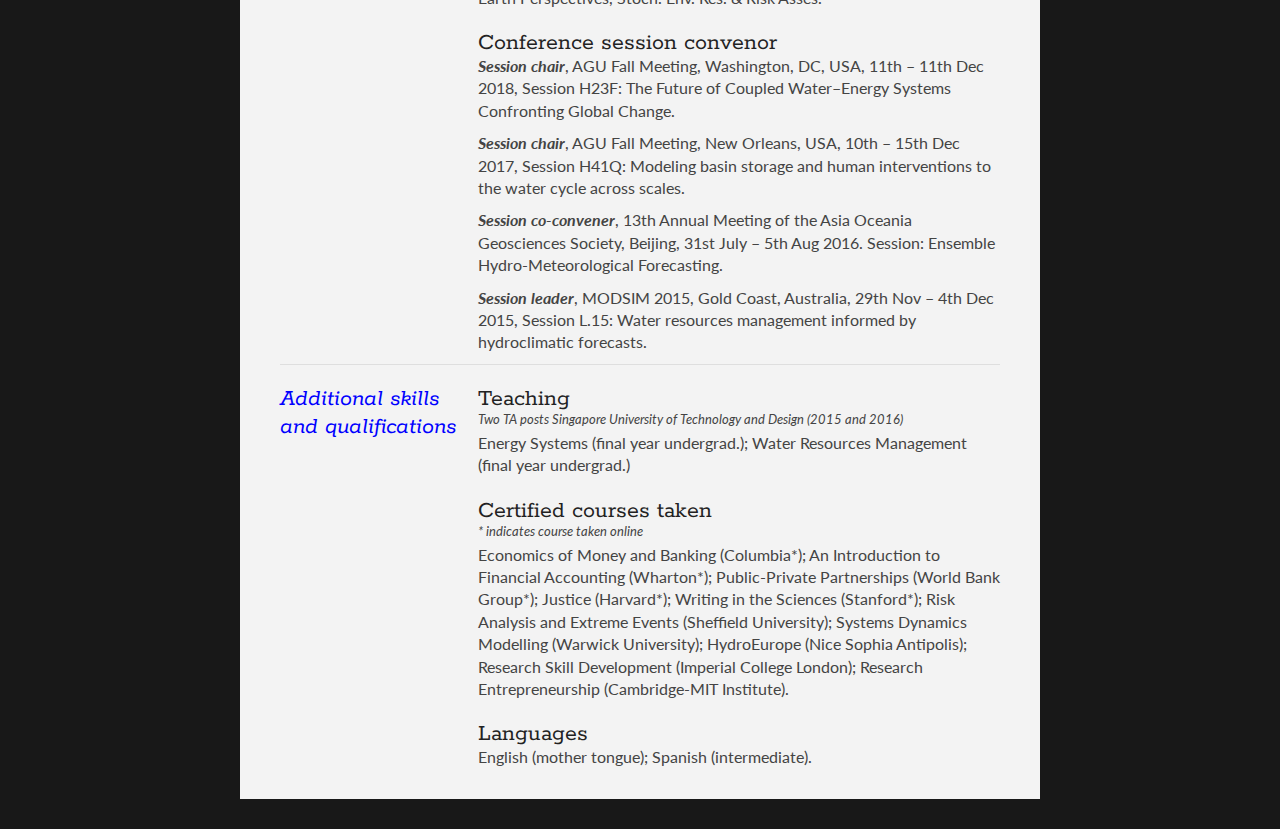
==== commit 05fdce0a: "agu 2018 added" ====
--- a/index.html
+++ b/index.html
@@ -168,6 +168,7 @@
 				
 				<article>
 					<h2>Conference session convenor</h2>
+						<p class ="p2"><bi>Session chair</bi>, AGU Fall Meeting, Washington, DC, USA, 11th &ndash; 11th Dec 2018, Session H23F: The Future of Coupled Water–Energy Systems Confronting Global Change.</p>
 						<p class ="p2"><bi>Session chair</bi>, AGU Fall Meeting, New Orleans, USA, 10th &ndash; 15th Dec 2017, Session H41Q: Modeling basin storage and human interventions to the water cycle across scales.</p>
 						<p class ="p2"><bi>Session co-convener</bi>, 13th Annual Meeting of the Asia Oceania Geosciences Society, Beijing, 31st July &ndash; 5th Aug 2016. Session: Ensemble Hydro-Meteorological Forecasting.</p>
 						<p class ="p2"><bi>Session leader</bi>, MODSIM 2015, Gold Coast, Australia, 29th Nov &ndash; 4th Dec 2015, Session L.15: Water resources management informed by hydroclimatic forecasts.</p>
